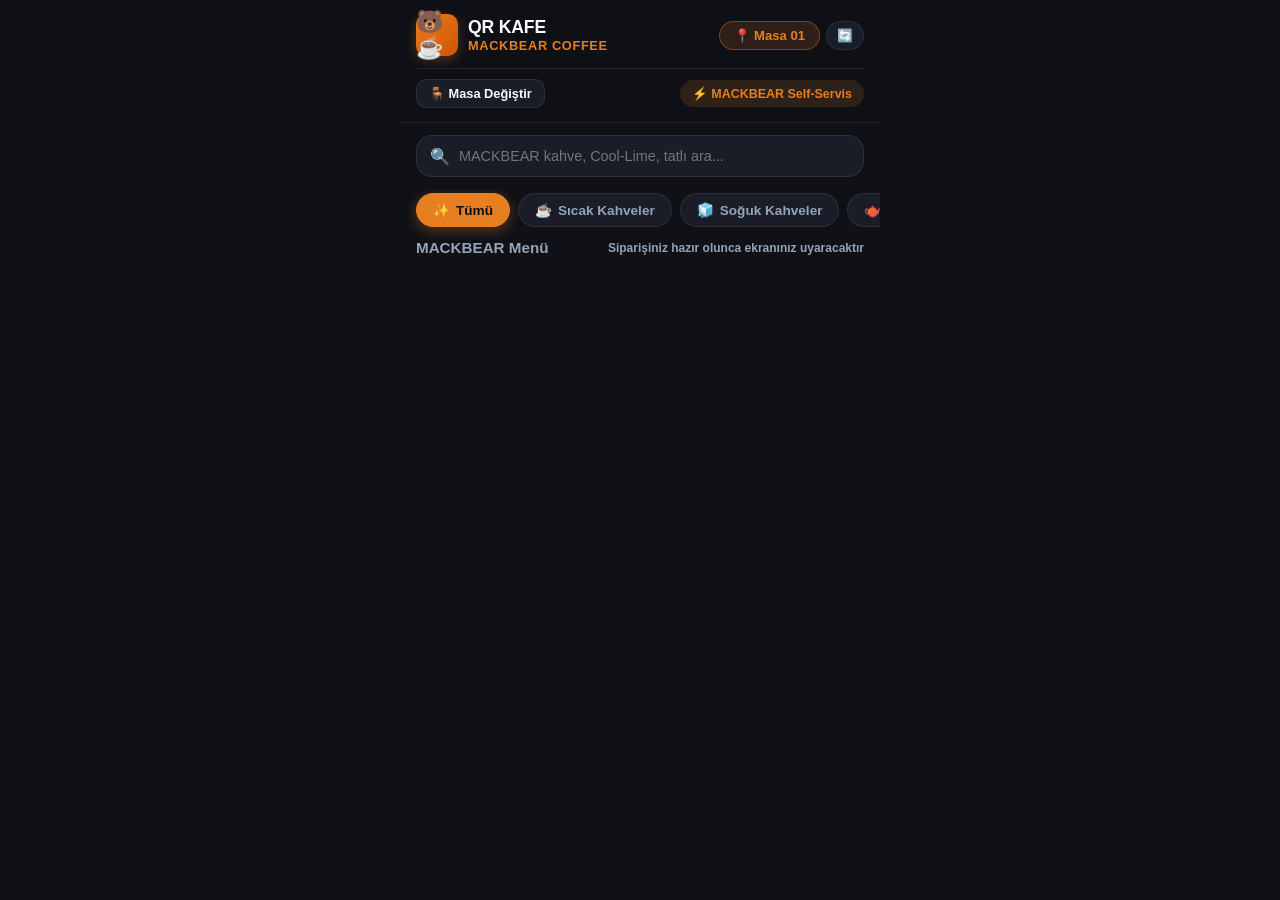
==== index.html @ 558f796e "Add files via upload" ====
<!DOCTYPE html>
<html lang="tr">
<head>
  <meta charset="UTF-8" />
  <meta name="viewport" content="width=device-width, initial-scale=1.0, maximum-scale=1.0, user-scalable=no" />
  <title>QR KAFE - MACKBEAR COFFEE</title>
  <meta name="description" content="MACKBEAR COFFEE - Masadan QR kod ile kolayca menüyü inceleyin, sipariş verin ve siparişiniz hazır olduğunda bardan teslim alın." />
  <link rel="stylesheet" href="style.css" />
</head>
<body>

  <div class="app-container">
    <!-- Header -->
    <header class="glass-header">
      <div class="top-nav">
        <div class="brand-badge">
          <div class="brand-icon">🐻☕</div>
          <div class="brand-title">
            <h1 style="letter-spacing: -0.01em;">QR KAFE</h1>
            <p style="font-weight: 800; color: var(--primary); letter-spacing: 0.05em; font-size: 0.8rem; text-transform: uppercase;">MACKBEAR COFFEE</p>
          </div>
        </div>
        <div style="display: flex; gap: 6px; align-items: center;">
          <div class="table-pill" id="tablePill">📍 Masa 01</div>
          <button id="refreshMenuBtn" title="Menüyü Güncelle" style="background: var(--bg-surface); border: 1px solid var(--border-subtle); padding: 6px 10px; border-radius: var(--radius-full); font-size: 0.8rem; cursor: pointer; color: var(--text-main);">
            🔄
          </button>
        </div>
      </div>

      <!-- Self-Servis Bilgi Barı -->
      <div class="table-bar">
        <button class="select-table-btn" id="selectTableBtn">
          <span>🪑 Masa Değiştir</span>
        </button>
        <div style="font-size: 0.78rem; color: var(--primary); font-weight: 700; display: flex; align-items: center; gap: 4px; background: var(--primary-light); padding: 6px 12px; border-radius: var(--radius-full);">
          <span>⚡ MACKBEAR Self-Servis</span>
        </div>
      </div>
    </header>

    <!-- CANLI SİPARİŞ DURUM İLERLEME ÇUBUĞU (STEPPER PROGRESS BAR) -->
    <div id="liveOrderTrackerSection" style="display: none;">
      <div class="live-tracker-card">
        <div style="display: flex; justify-content: space-between; align-items: center; margin-bottom: 4px;">
          <div style="font-size: 0.85rem; font-weight: 800; color: var(--primary); display: flex; align-items: center; gap: 6px;">
            <span>⚡ CANLI SİPARİŞ TAKİBİ</span>
            <span id="trackerOrderId" style="color: var(--text-muted); font-size: 0.78rem;">(#ORD-0000)</span>
          </div>
          <div id="trackerStatusBadge" style="font-size: 0.75rem; font-weight: 700; background: var(--primary-light); color: var(--primary); padding: 4px 10px; border-radius: var(--radius-full);">
            Sipariş İletildi
          </div>
        </div>

        <div style="font-size: 0.8rem; color: var(--text-muted); margin-bottom: 12px;" id="trackerSubText">
          Siparişiniz mutfak ekranına ulaştı.
        </div>

        <!-- 3 Adımlı İlerleme Çubuğu -->
        <div class="stepper-progress">
          <div class="stepper-progress-fill" id="stepperProgressFill" style="width: 0%;"></div>

          <!-- Adım 1: Sipariş Alındı / Görüldü -->
          <div class="step-item active" id="step1">
            <div class="step-circle" id="step1Icon">📋</div>
            <div class="step-label">Sipariş Alındı</div>
          </div>

          <!-- Adım 2: Hazırlanıyor -->
          <div class="step-item" id="step2">
            <div class="step-circle" id="step2Icon">☕</div>
            <div class="step-label">Hazırlanıyor</div>
          </div>

          <!-- Adım 3: Tamamlandı / Bardan Alınız -->
          <div class="step-item" id="step3">
            <div class="step-circle" id="step3Icon">⚡</div>
            <div class="step-label">Hazır! Bardan Al</div>
          </div>
        </div>
      </div>
    </div>

    <!-- Search Box -->
    <div class="search-box">
      <div class="search-input-wrap">
        <span class="search-icon">🔍</span>
        <input type="text" id="searchInput" placeholder="MACKBEAR kahve, Cool-Lime, tatlı ara..." />
      </div>
    </div>

    <!-- Categories Horizontal Scroll -->
    <div class="categories-scroll" id="categoriesList">
      <!-- Dinamik doldurulur -->
    </div>

    <!-- Products Section -->
    <main class="products-section">
      <div class="section-title">
        <span>MACKBEAR Menü</span>
        <span style="font-size: 0.75rem; color: var(--text-muted);">Siparişiniz hazır olunca ekranınız uyaracaktır</span>
      </div>
      
      <div class="products-grid" id="productsGrid">
        <!-- Dinamik ürün kartları -->
      </div>
    </main>

    <!-- Floating Cart Bar -->
    <div class="floating-cart-bar" id="floatingCartBar" style="display: none;">
      <div class="cart-summary">
        <div class="cart-icon-badge">
          🛒
          <span class="cart-count" id="cartBadgeCount">0</span>
        </div>
        <div class="cart-total-text">
          <span class="cart-total-label">Sepet Toplamı</span>
          <span class="cart-total-val" id="cartTotalVal">0 ₺</span>
        </div>
      </div>
      <button class="view-cart-btn" id="viewCartBtn">
        Sepeti Göster ➔
      </button>
    </div>
  </div>

  <!-- FULLSCREEN SELF-SERVİS SİPARİŞ HAZIR FLAŞ UYARISI -->
  <div class="ready-flash-overlay" id="readyFlashOverlay">
    <div class="flash-alert-card">
      <div class="flash-icon-pulse">⚡</div>
      <h1 class="flash-title">SİPARİŞİNİZ HAZIR!</h1>
      <p class="flash-subtitle">Lütfen Siparişinizi MACKBEAR Bardandan / Teslim Noktasından Alınız</p>
      
      <div class="flash-order-info" id="flashOrderInfo">
        <!-- Masa ve Sipariş Numarası -->
      </div>

      <button class="flash-dismiss-btn" id="dismissFlashBtn">
        👍 Siparişi Teslim Aldım
      </button>
    </div>
  </div>

  <!-- MODALS -->

  <!-- 1. Ürün Detay & Özelleştirme Modalı -->
  <div class="modal-overlay" id="productModalOverlay">
    <div class="bottom-sheet">
      <div class="sheet-handle"></div>
      <div class="sheet-header">
        <h3 style="font-size: 1.1rem; color: var(--text-main);">Ürün Detayı ve Tercihler</h3>
        <button class="close-btn">&times;</button>
      </div>
      <div id="productModalBody">
        <!-- Dinamik içerik -->
      </div>
    </div>
  </div>

  <!-- 2. Sepet Modalı -->
  <div class="modal-overlay" id="cartModalOverlay">
    <div class="bottom-sheet">
      <div class="sheet-handle"></div>
      <div class="sheet-header">
        <h3 style="font-size: 1.1rem; color: var(--text-main);">Sipariş Sepetiniz</h3>
        <button class="close-btn">&times;</button>
      </div>
      <div id="cartModalBody">
        <!-- Dinamik sepet ürünleri -->
      </div>
      <button id="submitOrderBtn" class="view-cart-btn" style="width: 100%; justify-content: center; margin-top: 16px; display: none;">
        🚀 Siparişi Onayla ve Gönder
      </button>
    </div>
  </div>

  <!-- 3. Canlı Sipariş Takip Modalı -->
  <div class="modal-overlay" id="statusModalOverlay">
    <div class="bottom-sheet">
      <div class="sheet-handle"></div>
      <div class="sheet-header">
        <h3 style="font-size: 1.1rem; color: var(--text-main);">Siparişinizin Durumu</h3>
        <button class="close-btn">&times;</button>
      </div>
      <div id="statusModalBody">
        <!-- Dinamik sipariş adımları -->
      </div>
    </div>
  </div>

  <!-- 4. Masa Seçim Modalı -->
  <div class="modal-overlay" id="tableModalOverlay">
    <div class="bottom-sheet">
      <div class="sheet-handle"></div>
      <div class="sheet-header">
        <h3 style="font-size: 1.1rem; color: var(--text-main);">Masa Numarası Seçimi</h3>
        <button class="close-btn">&times;</button>
      </div>
      <div id="tableModalBody">
        <!-- Masa listesi -->
      </div>
    </div>
  </div>

  <!-- Toast Bildirim Kabı -->
  <div class="toast-container" id="toastContainer"></div>

  <!-- JS Kütüphaneleri -->
  <script src="data.js"></script>
  <script src="app.js"></script>
</body>
</html>
---- style.css ----
/* QR Kafe - Self-Servis Sipariş ve Yönetim Stilleri (style.css) */

:root {
  --bg-primary: #0f1117;
  --bg-surface: #1a1d27;
  --bg-card: #242838;
  --primary: #e67e22;
  --primary-hover: #d35400;
  --primary-light: rgba(230, 126, 34, 0.15);
  --text-main: #f8fafc;
  --text-muted: #94a3b8;
  --text-dim: #64748b;
  --border-subtle: rgba(255, 255, 255, 0.08);
  --border-active: rgba(230, 126, 34, 0.4);
  --accent-rose: #f43f5e;
  --accent-emerald: #10b981;
  --accent-sky: #38bdf8;
  --radius-sm: 10px;
  --radius-md: 16px;
  --radius-lg: 24px;
  --radius-full: 9999px;
  --shadow-main: 0 12px 32px rgba(0, 0, 0, 0.35);
}

* {
  box-sizing: border-box;
  margin: 0;
  padding: 0;
  font-family: -apple-system, BlinkMacSystemFont, "Segoe UI", Roboto, Helvetica, Arial, sans-serif;
  -webkit-tap-highlight-color: transparent;
}

body {
  background-color: var(--bg-primary);
  color: var(--text-main);
  min-height: 100vh;
  display: flex;
  justify-content: center;
}

.app-container, .admin-container {
  width: 100%;
  max-width: 480px;
  min-height: 100vh;
  display: flex;
  flex-direction: column;
  position: relative;
  padding-bottom: 90px;
  background-color: var(--bg-primary);
}

.admin-container {
  max-width: 1200px;
  padding: 20px;
}

/* GLASS HEADER & NAVBAR */
.glass-header {
  position: sticky;
  top: 0;
  z-index: 100;
  background: rgba(15, 17, 23, 0.85);
  backdrop-filter: blur(16px);
  -webkit-backdrop-filter: blur(16px);
  border-bottom: 1px solid var(--border-subtle);
  padding: 14px 16px;
}

.top-nav {
  display: flex;
  justify-content: space-between;
  align-items: center;
}

.brand-badge {
  display: flex;
  align-items: center;
  gap: 10px;
}

.brand-icon {
  width: 42px;
  height: 42px;
  background: linear-gradient(135deg, var(--primary), var(--primary-hover));
  border-radius: var(--radius-sm);
  display: flex;
  align-items: center;
  justify-content: center;
  font-size: 22px;
  box-shadow: 0 4px 12px rgba(230, 126, 34, 0.3);
}

.brand-title h1 {
  font-size: 1.1rem;
  font-weight: 800;
  color: var(--text-main);
  line-height: 1.2;
}

.brand-title p {
  font-size: 0.72rem;
  color: var(--text-muted);
}

.table-pill {
  background: var(--primary-light);
  border: 1px solid var(--border-active);
  color: var(--primary);
  padding: 6px 14px;
  border-radius: var(--radius-full);
  font-size: 0.82rem;
  font-weight: 700;
  display: flex;
  align-items: center;
  gap: 6px;
}

.table-bar {
  display: flex;
  justify-content: space-between;
  align-items: center;
  margin-top: 12px;
  padding-top: 10px;
  border-top: 1px solid var(--border-subtle);
}

.select-table-btn {
  background: var(--bg-surface);
  border: 1px solid var(--border-subtle);
  color: var(--text-main);
  padding: 6px 12px;
  border-radius: var(--radius-sm);
  font-size: 0.8rem;
  font-weight: 600;
  cursor: pointer;
  display: flex;
  align-items: center;
  gap: 6px;
}

/* SEARCH & CATEGORIES */
.search-box {
  padding: 12px 16px;
}

.search-input-wrap {
  position: relative;
  display: flex;
  align-items: center;
}

.search-input-wrap input {
  width: 100%;
  padding: 12px 16px 12px 42px;
  background: var(--bg-surface);
  border: 1px solid var(--border-subtle);
  border-radius: var(--radius-md);
  color: var(--text-main);
  font-size: 0.9rem;
  outline: none;
  transition: all 0.2s ease;
}

.search-input-wrap input:focus {
  border-color: var(--primary);
  box-shadow: 0 0 0 3px var(--primary-light);
}

.search-icon {
  position: absolute;
  left: 14px;
  color: var(--text-muted);
}

.categories-scroll {
  display: flex;
  gap: 8px;
  overflow-x: auto;
  padding: 4px 16px 12px 16px;
  scrollbar-width: none;
}

.categories-scroll::-webkit-scrollbar {
  display: none;
}

.category-chip {
  flex: none;
  padding: 8px 16px;
  background: var(--bg-surface);
  border: 1px solid var(--border-subtle);
  border-radius: var(--radius-full);
  color: var(--text-muted);
  font-size: 0.85rem;
  font-weight: 600;
  cursor: pointer;
  display: flex;
  align-items: center;
  gap: 6px;
  transition: all 0.2s ease;
}

.category-chip.active {
  background: var(--primary);
  color: #0f1117;
  border-color: var(--primary);
  font-weight: 700;
  box-shadow: 0 4px 14px rgba(230, 126, 34, 0.35);
}

/* PRODUCTS GRID */
.products-section {
  padding: 0 16px;
}

.section-title {
  font-size: 0.95rem;
  font-weight: 700;
  color: var(--text-muted);
  margin-bottom: 12px;
  display: flex;
  justify-content: space-between;
  align-items: center;
}

.products-grid {
  display: grid;
  grid-template-columns: 1fr;
  gap: 14px;
}

.product-card {
  background: var(--bg-surface);
  border: 1px solid var(--border-subtle);
  border-radius: var(--radius-md);
  padding: 12px;
  display: flex;
  gap: 14px;
  cursor: pointer;
  transition: all 0.2s ease;
  position: relative;
  overflow: hidden;
}

.product-card:active {
  transform: scale(0.98);
}

.product-img {
  width: 95px;
  height: 95px;
  border-radius: var(--radius-sm);
  object-fit: cover;
  flex: none;
}

.product-info {
  display: flex;
  flex-direction: column;
  justify-content: space-between;
  flex: 1;
}

.product-name {
  font-size: 1rem;
  font-weight: 700;
  color: var(--text-main);
  margin-bottom: 4px;
}

.product-desc {
  font-size: 0.78rem;
  color: var(--text-muted);
  display: -webkit-box;
  -webkit-line-clamp: 2;
  -webkit-box-orient: vertical;
  overflow: hidden;
  line-height: 1.35;
}

.product-bottom {
  display: flex;
  justify-content: space-between;
  align-items: center;
  margin-top: 8px;
}

.product-price {
  font-size: 1.05rem;
  font-weight: 800;
  color: var(--primary);
}

.add-btn {
  width: 32px;
  height: 32px;
  background: var(--primary-light);
  border: 1px solid var(--border-active);
  color: var(--primary);
  border-radius: var(--radius-sm);
  display: flex;
  align-items: center;
  justify-content: center;
  font-size: 1.2rem;
  font-weight: 700;
}

.badge-row {
  display: flex;
  gap: 6px;
  margin-top: 4px;
}

.badge-pill {
  font-size: 0.68rem;
  padding: 2px 6px;
  border-radius: var(--radius-sm);
  background: rgba(255, 255, 255, 0.06);
  color: var(--text-muted);
}

/* FLOATING CART BAR */
.floating-cart-bar {
  position: fixed;
  bottom: 16px;
  left: 50%;
  transform: translateX(-50%);
  width: calc(100% - 32px);
  max-width: 448px;
  background: rgba(36, 40, 56, 0.95);
  backdrop-filter: blur(12px);
  -webkit-backdrop-filter: blur(12px);
  border: 1px solid var(--border-active);
  border-radius: var(--radius-lg);
  padding: 10px 14px;
  display: flex;
  justify-content: space-between;
  align-items: center;
  box-shadow: var(--shadow-main);
  z-index: 90;
}

.cart-summary {
  display: flex;
  align-items: center;
  gap: 12px;
}

.cart-icon-badge {
  position: relative;
  font-size: 1.4rem;
}

.cart-count {
  position: absolute;
  top: -6px;
  right: -8px;
  background: var(--accent-rose);
  color: white;
  font-size: 0.7rem;
  font-weight: 800;
  width: 18px;
  height: 18px;
  border-radius: 50%;
  display: flex;
  align-items: center;
  justify-content: center;
}

.cart-total-text {
  display: flex;
  flex-direction: column;
}

.cart-total-label {
  font-size: 0.7rem;
  color: var(--text-muted);
}

.cart-total-val {
  font-size: 1.05rem;
  font-weight: 800;
  color: var(--primary);
}

.view-cart-btn {
  background: linear-gradient(135deg, var(--primary), var(--primary-hover));
  color: #0f1117;
  font-weight: 800;
  font-size: 0.9rem;
  padding: 10px 18px;
  border-radius: var(--radius-md);
  border: none;
  cursor: pointer;
  display: flex;
  align-items: center;
  gap: 6px;

}

/* CANLI SİPARİŞ İLERLEME ÇUBUĞU KARTİ (STEPPER PROGRESS BAR) */
.live-tracker-card {
  margin: 12px 16px;
  background: var(--bg-surface);
  border: 1px solid var(--border-active);
  border-radius: var(--radius-md);
  padding: 16px;
  box-shadow: var(--shadow-main);
  animation: slideDown 0.3s ease;
}

@keyframes slideDown {
  from { opacity: 0; transform: translateY(-10px); }
  to { opacity: 1; transform: translateY(0); }
}

.stepper-progress {
  display: flex;
  justify-content: space-between;
  align-items: center;
  position: relative;
  margin: 20px 10px 10px 10px;
}

.stepper-progress::before {
  content: '';
  position: absolute;
  top: 18px;
  left: 20px;
  right: 20px;
  height: 4px;
  background: var(--border-subtle);
  z-index: 1;
}

.stepper-progress-fill {
  position: absolute;
  top: 18px;
  left: 20px;
  height: 4px;
  background: linear-gradient(90deg, var(--accent-emerald), var(--primary));
  z-index: 1;
  transition: width 0.4s ease;
}

.step-item {
  position: relative;
  z-index: 2;
  display: flex;
  flex-direction: column;
  align-items: center;
  gap: 6px;
}

.step-circle {
  width: 38px;
  height: 38px;
  border-radius: 50%;
  background: var(--bg-card);
  border: 2px solid var(--border-subtle);
  display: flex;
  align-items: center;
  justify-content: center;
  font-size: 1.1rem;
  color: var(--text-muted);
  transition: all 0.3s ease;
}

.step-item.active .step-circle {
  background: var(--primary);
  border-color: var(--primary);
  color: #0f1117;
  box-shadow: 0 0 16px rgba(230, 126, 34, 0.6);
  animation: pulseGlow 1.5s infinite;
}

@keyframes pulseGlow {
  0% { box-shadow: 0 0 0 0 rgba(230, 126, 34, 0.6); }
  70% { box-shadow: 0 0 0 10px rgba(230, 126, 34, 0); }
  100% { box-shadow: 0 0 0 0 rgba(230, 126, 34, 0); }
}

.step-item.completed .step-circle {
  background: var(--accent-emerald);
  border-color: var(--accent-emerald);
  color: white;
}

.step-label {
  font-size: 0.75rem;
  font-weight: 700;
  color: var(--text-muted);
  text-align: center;
  max-width: 90px;
}

.step-item.active .step-label {
  color: var(--primary);
}

.step-item.completed .step-label {
  color: var(--accent-emerald);
}

/* FULLSCREEN FLAŞ UYARISI */
.ready-flash-overlay {
  position: fixed;
  top: 0;
  left: 0;
  right: 0;
  bottom: 0;
  background: #000;
  z-index: 9999;
  display: none;
  flex-direction: column;
  justify-content: center;
  align-items: center;
  padding: 24px;
}

.ready-flash-overlay.active {
  display: flex;
  animation: bgFlashAlert 0.8s infinite alternate;
}

@keyframes bgFlashAlert {
  0% { background: #0f1117; }
  100% { background: #7c2d12; }
}

.flash-alert-card {
  text-align: center;
  background: rgba(0, 0, 0, 0.85);
  border: 3px solid var(--primary);
  border-radius: var(--radius-lg);
  padding: 32px 24px;
  box-shadow: 0 0 50px rgba(230, 126, 34, 0.8);
  max-width: 360px;
}

.flash-icon-pulse {
  font-size: 4.5rem;
  animation: pulseIcon 0.6s infinite alternate;
}

@keyframes pulseIcon {
  0% { transform: scale(1); }
  100% { transform: scale(1.2); }
}

.flash-title {
  font-size: 1.8rem;
  font-weight: 900;
  color: #fff;
  margin: 12px 0 6px 0;
}

.flash-subtitle {
  font-size: 0.95rem;
  color: var(--primary);
  font-weight: 700;
  margin-bottom: 20px;
}

.flash-dismiss-btn {
  background: var(--accent-emerald);
  color: white;
  font-size: 1.1rem;
  font-weight: 800;
  padding: 14px 28px;
  border-radius: var(--radius-md);
  border: none;
  cursor: pointer;
  box-shadow: 0 4px 20px rgba(16, 185, 129, 0.4);
  width: 100%;
}

/* MODALS */
.modal-overlay {
  position: fixed;
  top: 0;
  left: 0;
  right: 0;
  bottom: 0;
  background: rgba(0, 0, 0, 0.7);
  backdrop-filter: blur(8px);
  -webkit-backdrop-filter: blur(8px);
  z-index: 150;
  display: none;
  align-items: flex-end;
}

.modal-overlay.active {
  display: flex;
}

.bottom-sheet {
  background: var(--bg-surface);
  border-top-left-radius: var(--radius-lg);
  border-top-right-radius: var(--radius-lg);
  width: 100%;
  max-height: 85vh;
  overflow-y: auto;
  padding: 20px;
  border-top: 1px solid var(--border-subtle);
  animation: slideUp 0.25s cubic-bezier(0.16, 1, 0.3, 1);
}

@keyframes slideUp {
  from { transform: translateY(100%); }
  to { transform: translateY(0); }
}

.sheet-handle {
  width: 40px;
  height: 4px;
  background: var(--border-subtle);
  border-radius: 2px;
  margin: 0 auto 16px auto;
}

.sheet-header {
  display: flex;
  justify-content: space-between;
  align-items: center;
  margin-bottom: 16px;
}

.close-btn {
  background: none;
  border: none;
  color: var(--text-muted);
  font-size: 1.5rem;
  cursor: pointer;
}

.detail-img {
  width: 100%;
  height: 200px;
  object-fit: cover;
  border-radius: var(--radius-md);
  margin-bottom: 16px;
}

.option-group {
  margin-bottom: 16px;
}

.option-group-title {
  font-size: 0.85rem;
  font-weight: 700;
  color: var(--text-muted);
  margin-bottom: 8px;
}

.option-choices {
  display: flex;
  flex-direction: column;
  gap: 8px;
}

.choice-label {
  display: flex;
  justify-content: space-between;
  align-items: center;
  padding: 10px 14px;
  background: var(--bg-card);
  border: 1px solid var(--border-subtle);
  border-radius: var(--radius-sm);
  font-size: 0.85rem;
  cursor: pointer;
}

.choice-label.selected {
  border-color: var(--primary);
  background: var(--primary-light);
  color: var(--primary);
  font-weight: 700;
}

.note-input {
  width: 100%;
  padding: 10px 14px;
  background: var(--bg-card);
  border: 1px solid var(--border-subtle);
  border-radius: var(--radius-sm);
  color: var(--text-main);
  font-size: 0.85rem;
  resize: none;
}

.qty-counter {
  display: flex;
  align-items: center;
  gap: 12px;
  background: var(--bg-card);
  padding: 6px 12px;
  border-radius: var(--radius-sm);
  border: 1px solid var(--border-subtle);
}

.qty-btn {
  background: none;
  border: none;
  color: var(--text-main);
  font-size: 1.2rem;
  cursor: pointer;
  width: 24px;
}

.qty-val {
  font-weight: 800;
  font-size: 1rem;
}

/* KITCHEN DISPLAY SYSTEM (KDS) - ADMIN */
.admin-header {
  display: flex;
  justify-content: space-between;
  align-items: center;
  margin-bottom: 20px;
  border-bottom: 1px solid var(--border-subtle);
  padding-bottom: 16px;
}

.admin-nav-tabs {
  display: flex;
  gap: 10px;
  margin-bottom: 20px;
  border-bottom: 1px solid var(--border-subtle);
  padding-bottom: 12px;
}

.admin-tab {
  padding: 10px 20px;
  background: var(--bg-surface);
  border: 1px solid var(--border-subtle);
  color: var(--text-muted);
  border-radius: var(--radius-sm);
  font-weight: 700;
  cursor: pointer;
}

.admin-tab.active {
  background: var(--primary);
  color: #0f1117;
  border-color: var(--primary);
}

.kds-grid {
  display: grid;
  grid-template-columns: repeat(auto-fill, minmax(300px, 1fr));
  gap: 16px;
}

.order-ticket {
  background: var(--bg-surface);
  border: 1px solid var(--border-subtle);
  border-radius: var(--radius-md);
  overflow: hidden;
  display: flex;
  flex-direction: column;
}

.order-ticket.new-order {
  border-color: var(--accent-rose);
  animation: pulseBorder 1.5s infinite;
}

@keyframes pulseBorder {
  0% { box-shadow: 0 0 0 0 rgba(244, 63, 94, 0.4); }
  70% { box-shadow: 0 0 0 8px rgba(244, 63, 94, 0); }
  100% { box-shadow: 0 0 0 0 rgba(244, 63, 94, 0); }
}

.ticket-header {
  background: var(--bg-card);
  padding: 12px 16px;
  display: flex;
  justify-content: space-between;
  align-items: center;
  border-bottom: 1px solid var(--border-subtle);
}

.ticket-table {
  font-size: 1.2rem;
  font-weight: 900;
  color: var(--primary);
}

.ticket-time {
  font-size: 0.75rem;
  color: var(--text-muted);
}

.ticket-body {
  padding: 16px;
  flex: 1;
}

.ticket-item {
  display: flex;
  justify-content: space-between;
  margin-bottom: 8px;
  font-size: 0.9rem;
}

.ticket-item-qty {
  font-weight: 800;
  color: var(--primary);
  margin-right: 6px;
}

.ticket-item-options {
  font-size: 0.75rem;
  color: var(--text-muted);
  margin-left: 20px;
}

.ticket-footer {
  padding: 12px 16px;
  background: var(--bg-card);
  border-top: 1px solid var(--border-subtle);
  display: flex;
  gap: 8px;
}

.action-btn {
  flex: 1;
  padding: 10px;
  border-radius: var(--radius-sm);
  border: none;
  font-weight: 800;
  cursor: pointer;
  font-size: 0.85rem;
  text-align: center;
}

.btn-prepare { background: var(--accent-sky); color: #000; }
.btn-ready-call { background: var(--accent-rose); color: #fff; animation: pulseGlowBtn 1s infinite alternate; }
.btn-complete { background: var(--accent-emerald); color: #fff; }

@keyframes pulseGlowBtn {
  0% { transform: scale(1); }
  100% { transform: scale(1.03); }
}

.glass-card {
  background: var(--bg-surface);
  border: 1px solid var(--border-subtle);
  border-radius: var(--radius-md);
}

.qr-print-grid {
  display: grid;
  grid-template-columns: repeat(auto-fill, minmax(220px, 1fr));
  gap: 20px;
}

.qr-card-preview {
  background: white;
  color: #111;
  border-radius: 16px;
  padding: 20px;
  text-align: center;
  box-shadow: 0 4px 12px rgba(0, 0, 0, 0.15);
}

.toast-container {
  position: fixed;
  top: 20px;
  left: 50%;
  transform: translateX(-50%);
  z-index: 999;
  display: flex;
  flex-direction: column;
  gap: 8px;
  width: max-content;
  max-width: 90vw;
}

.toast {
  background: rgba(30, 41, 59, 0.95);
  backdrop-filter: blur(8px);
  border: 1px solid var(--primary-light);
  color: white;
  padding: 10px 16px;
  border-radius: var(--radius-full);
  font-size: 0.85rem;
  font-weight: 600;
  box-shadow: 0 4px 12px rgba(0,0,0,0.3);
  display: flex;
  align-items: center;
  gap: 8px;
  animation: fadeIn 0.2s ease;
}

@keyframes fadeIn {
  from { opacity: 0; transform: translateY(-10px); }
  to { opacity: 1; transform: translateY(0); }
}

@media print {
  .no-print, .admin-header, .admin-nav-tabs, #notificationsList {
    display: none !important;
  }
  body {
    background: white !important;
    color: black !important;
  }
  .qr-card-preview {
    page-break-inside: avoid;
    border: 2px solid #000;
    box-shadow: none !important;
  }
}
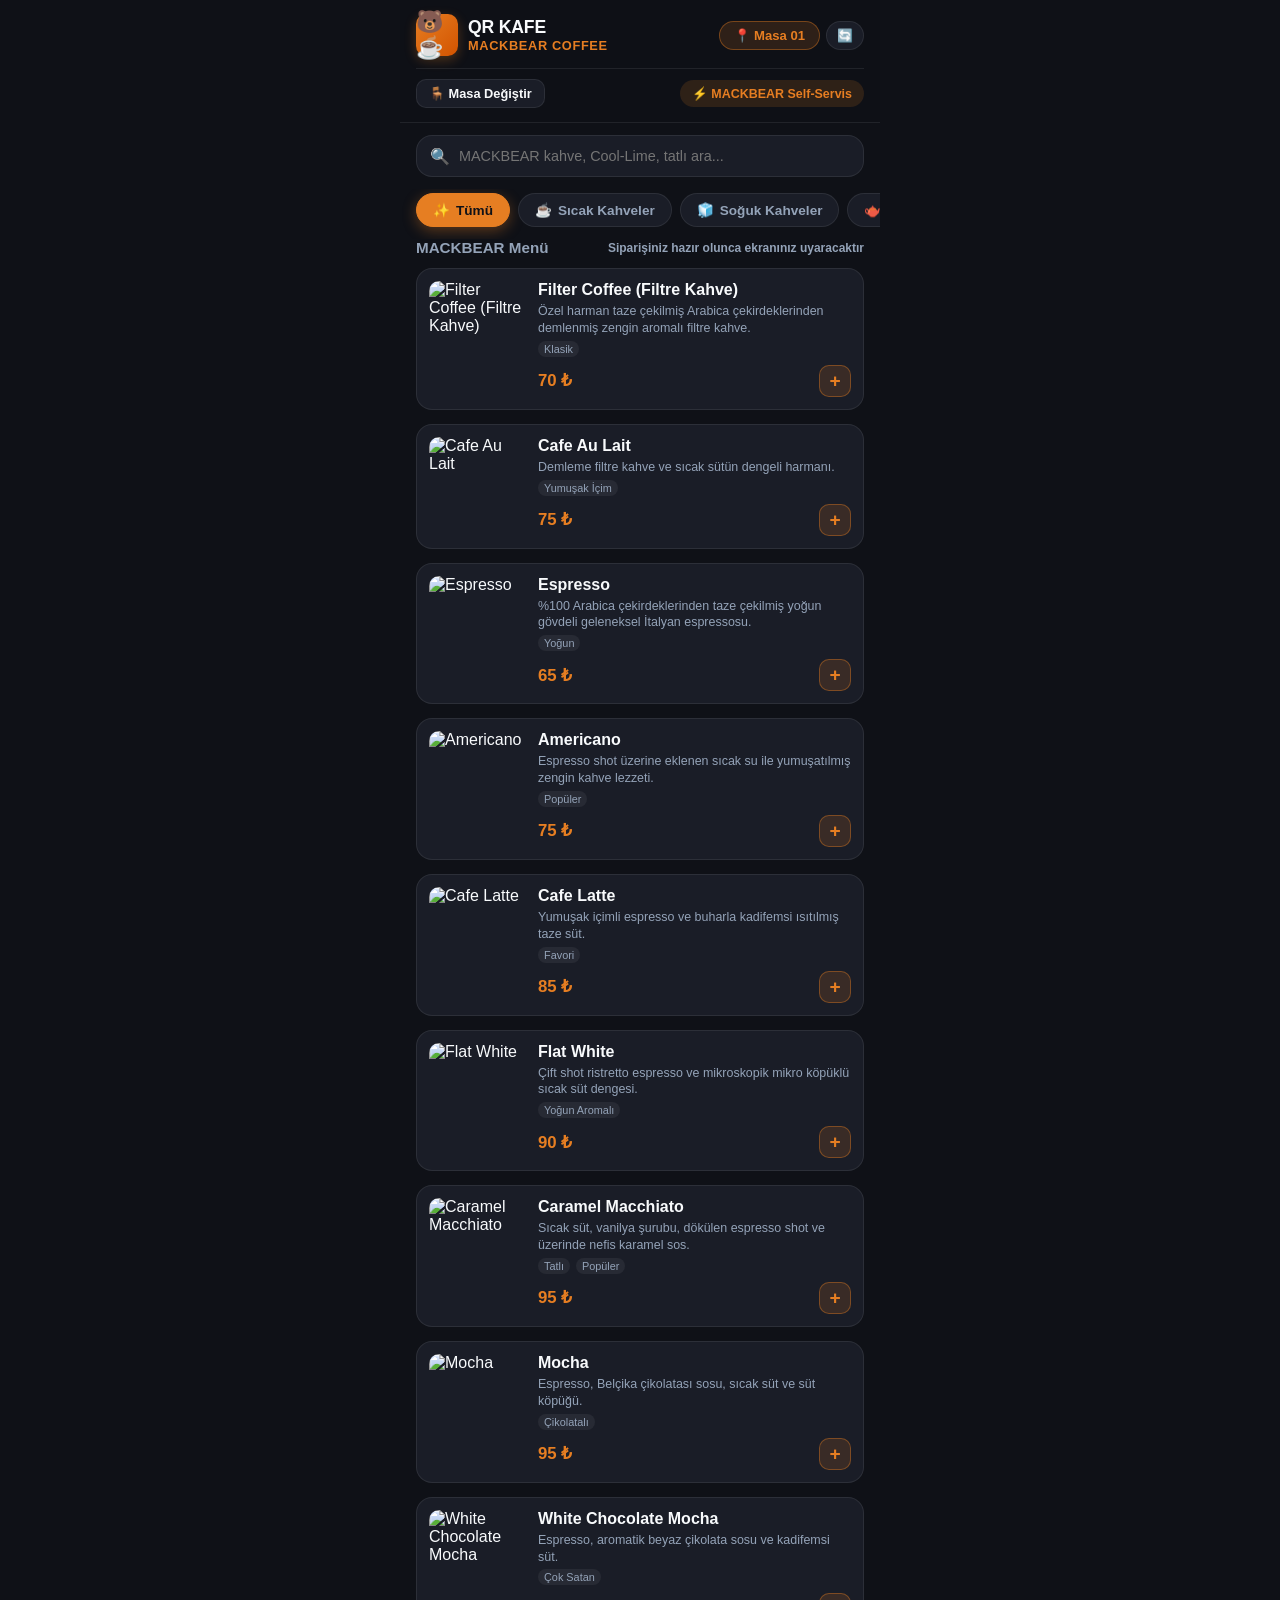
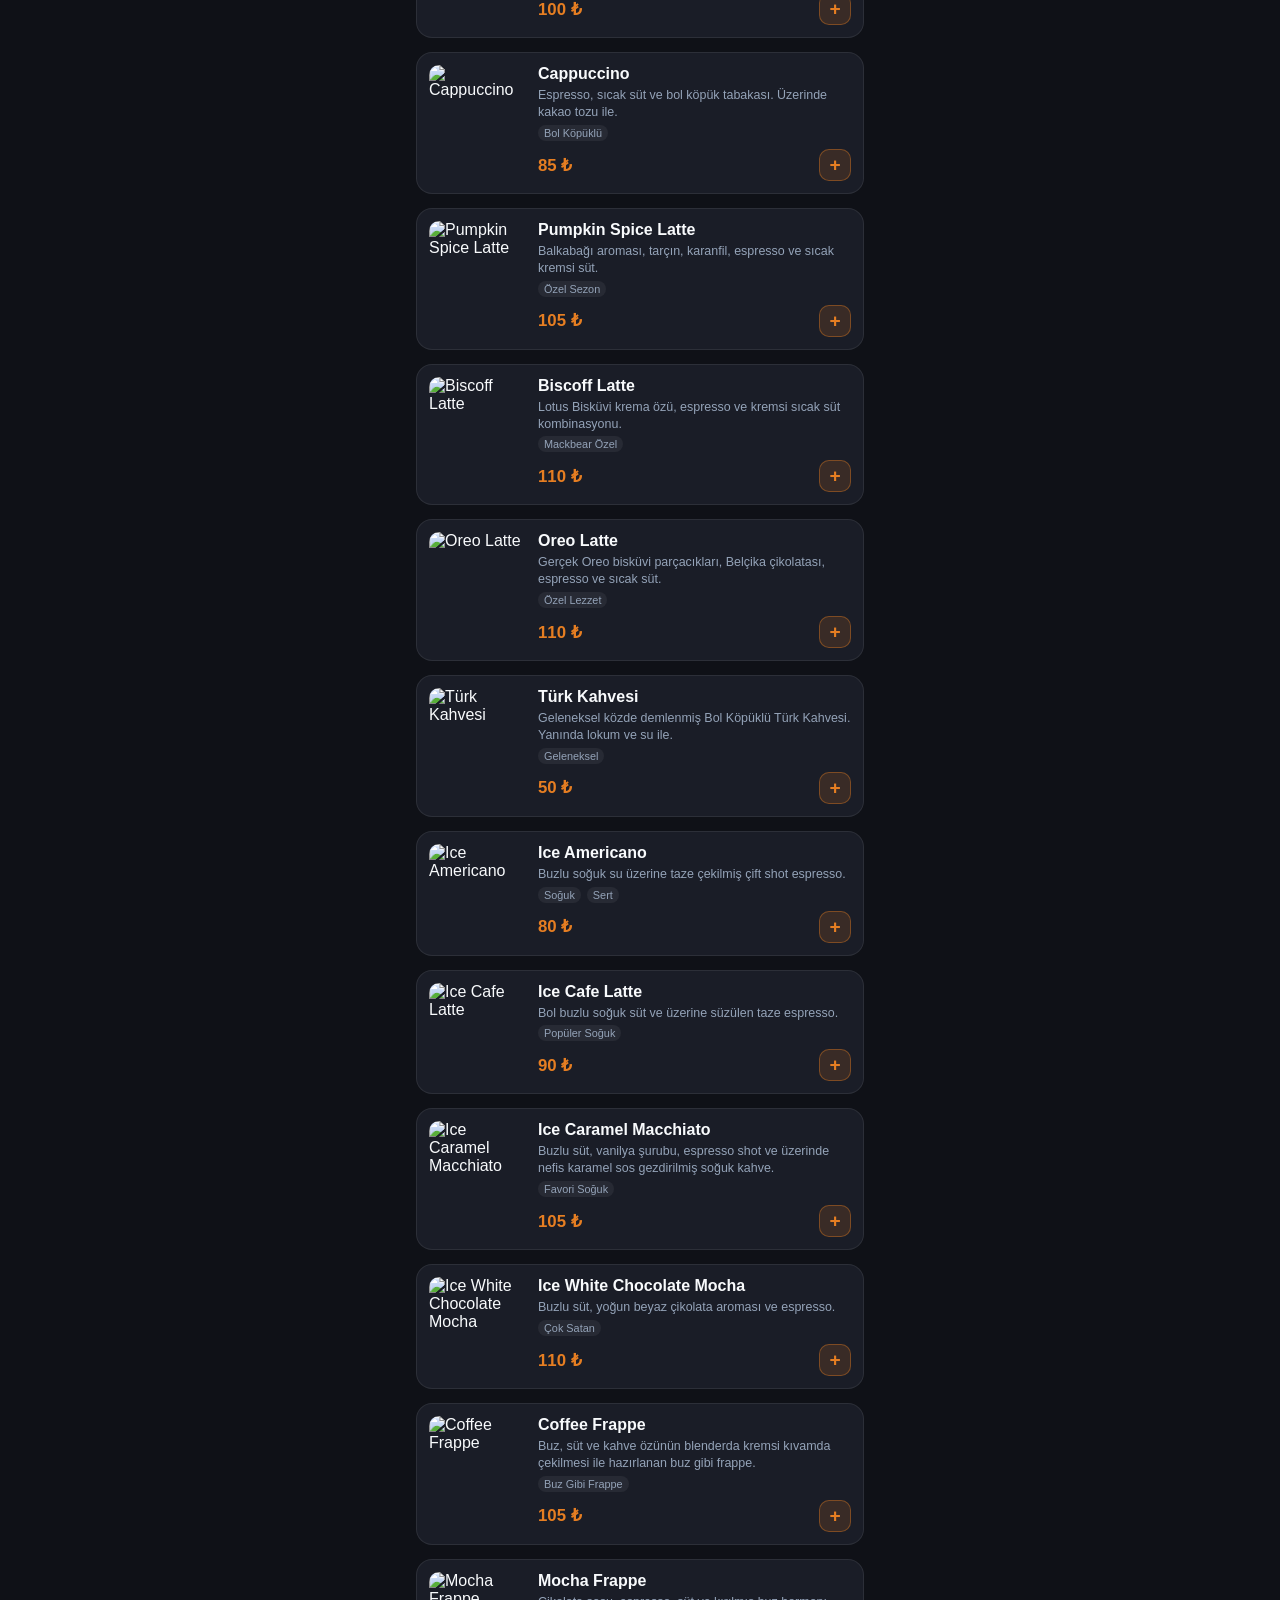
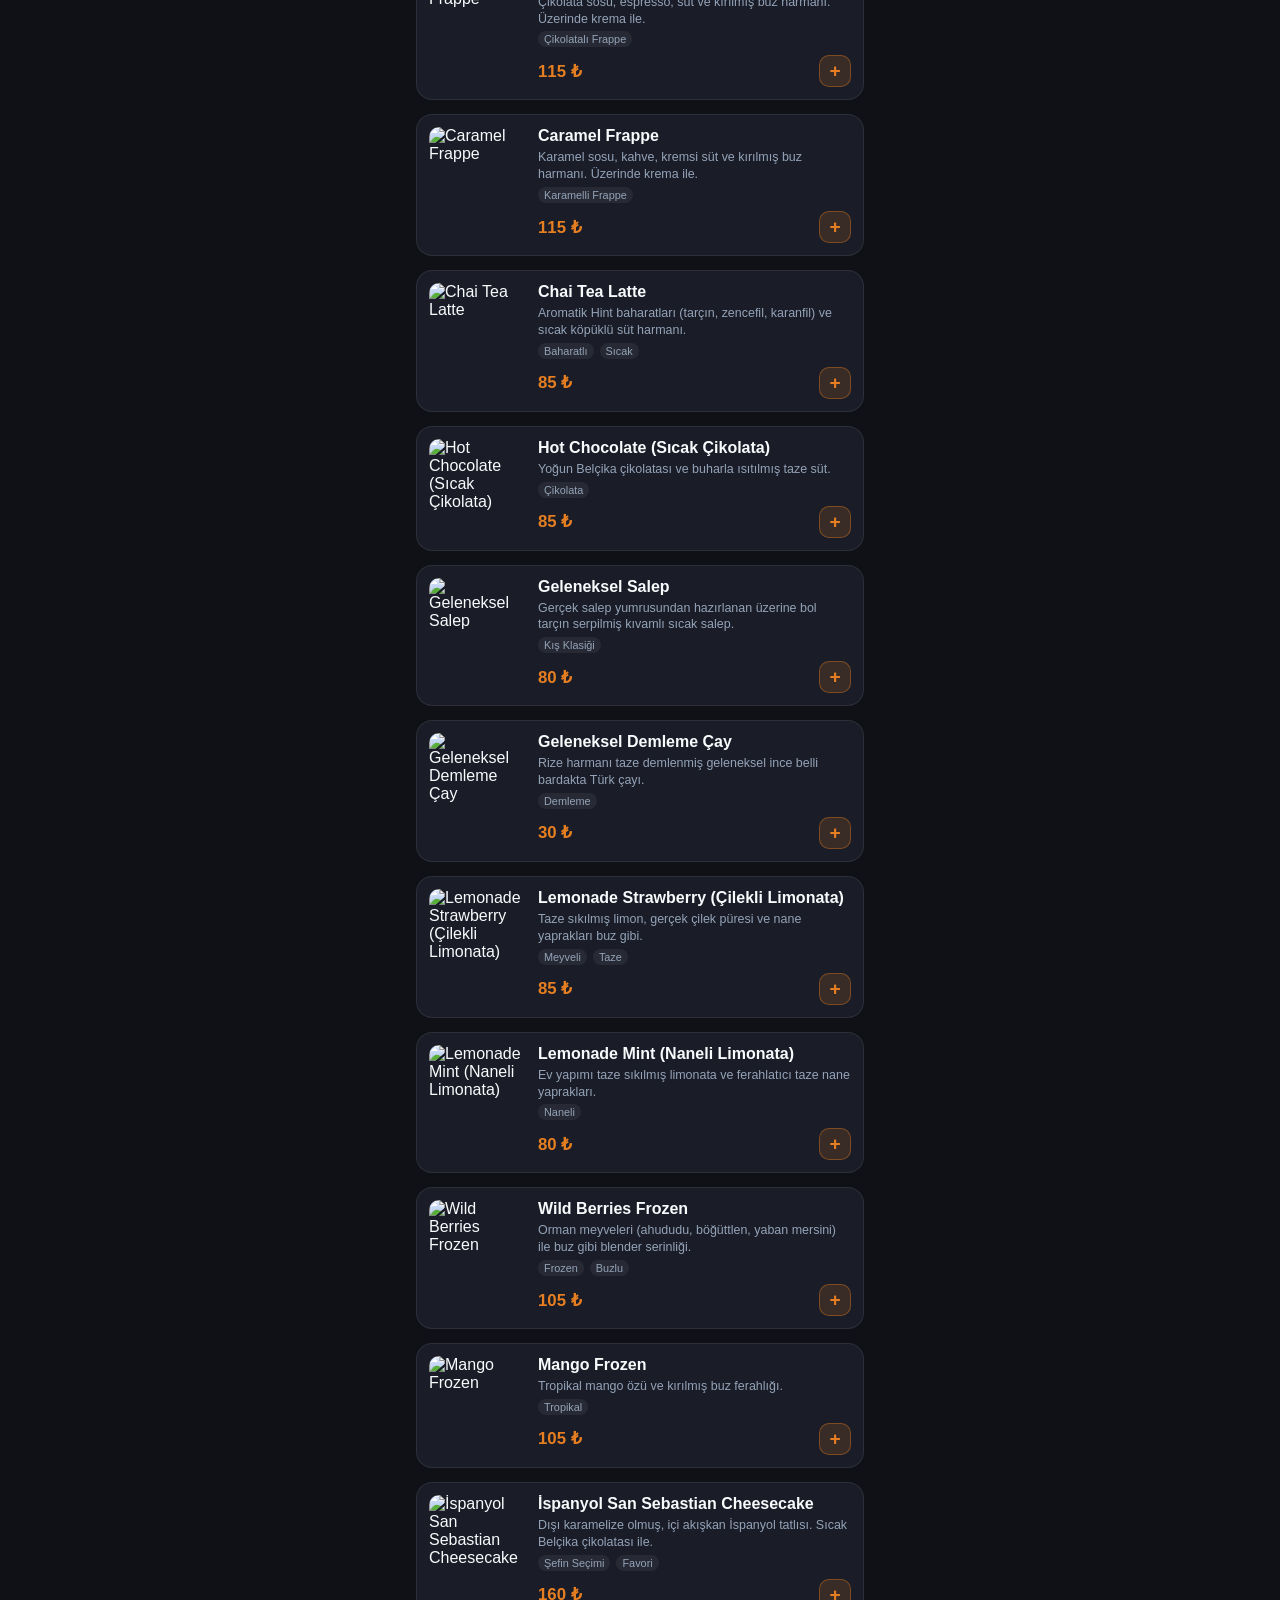
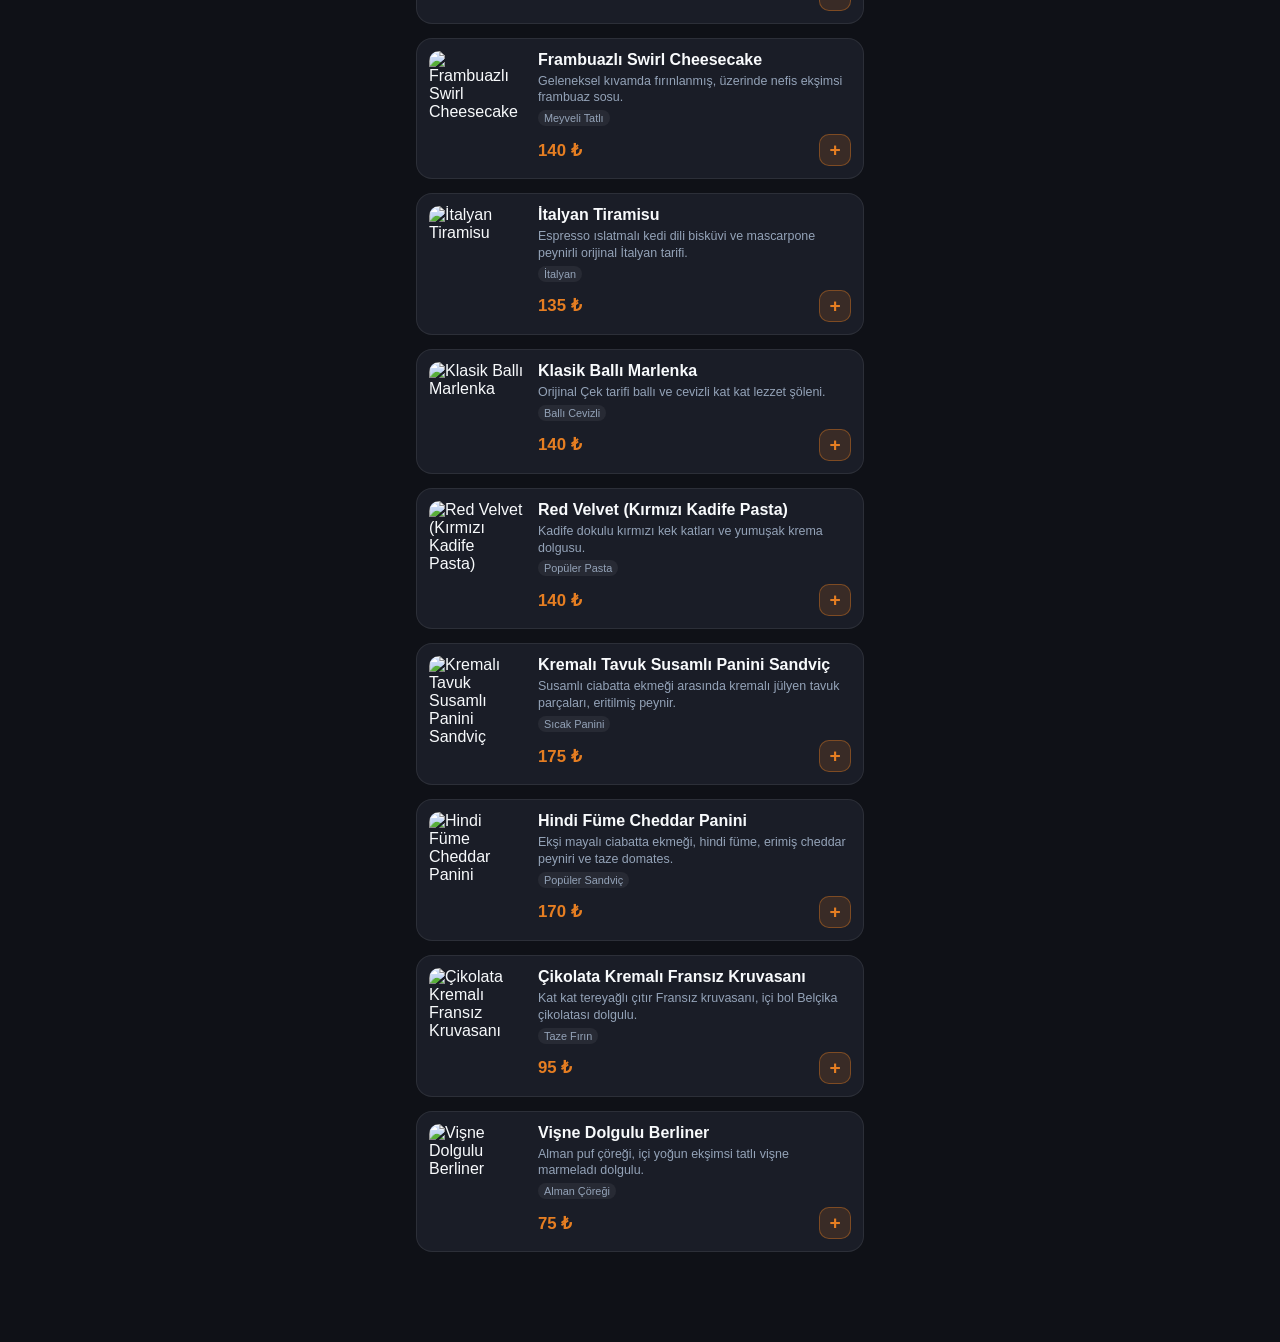
==== commit 5c48588c: "Add files via upload" ====
--- a/index.html
+++ b/index.html
@@ -1,12 +1,15 @@
 <!DOCTYPE html>
 <html lang="tr">
+
 <head>
   <meta charset="UTF-8" />
   <meta name="viewport" content="width=device-width, initial-scale=1.0, maximum-scale=1.0, user-scalable=no" />
   <title>QR KAFE - MACKBEAR COFFEE</title>
-  <meta name="description" content="MACKBEAR COFFEE - Masadan QR kod ile kolayca menüyü inceleyin, sipariş verin ve siparişiniz hazır olduğunda bardan teslim alın." />
-  <link rel="stylesheet" href="style.css" />
+  <meta name="description"
+    content="MACKBEAR COFFEE - Masadan QR kod ile kolayca menüyü inceleyin, sipariş verin ve siparişiniz hazır olduğunda bardan teslim alın." />
+  <link rel="stylesheet" href="style.css?v2" />
 </head>
+
 <body>
 
   <div class="app-container">
@@ -17,12 +20,15 @@
           <div class="brand-icon">🐻☕</div>
           <div class="brand-title">
             <h1 style="letter-spacing: -0.01em;">QR KAFE</h1>
-            <p style="font-weight: 800; color: var(--primary); letter-spacing: 0.05em; font-size: 0.8rem; text-transform: uppercase;">MACKBEAR COFFEE</p>
+            <p
+              style="font-weight: 800; color: var(--primary); letter-spacing: 0.05em; font-size: 0.8rem; text-transform: uppercase;">
+              MACKBEAR COFFEE</p>
           </div>
         </div>
         <div style="display: flex; gap: 6px; align-items: center;">
           <div class="table-pill" id="tablePill">📍 Masa 01</div>
-          <button id="refreshMenuBtn" title="Menüyü Güncelle" style="background: var(--bg-surface); border: 1px solid var(--border-subtle); padding: 6px 10px; border-radius: var(--radius-full); font-size: 0.8rem; cursor: pointer; color: var(--text-main);">
+          <button id="refreshMenuBtn" title="Menüyü Güncelle"
+            style="background: var(--bg-surface); border: 1px solid var(--border-subtle); padding: 6px 10px; border-radius: var(--radius-full); font-size: 0.8rem; cursor: pointer; color: var(--text-main);">
             🔄
           </button>
         </div>
@@ -33,7 +39,8 @@
         <button class="select-table-btn" id="selectTableBtn">
           <span>🪑 Masa Değiştir</span>
         </button>
-        <div style="font-size: 0.78rem; color: var(--primary); font-weight: 700; display: flex; align-items: center; gap: 4px; background: var(--primary-light); padding: 6px 12px; border-radius: var(--radius-full);">
+        <div
+          style="font-size: 0.78rem; color: var(--primary); font-weight: 700; display: flex; align-items: center; gap: 4px; background: var(--primary-light); padding: 6px 12px; border-radius: var(--radius-full);">
           <span>⚡ MACKBEAR Self-Servis</span>
         </div>
       </div>
@@ -43,11 +50,13 @@
     <div id="liveOrderTrackerSection" style="display: none;">
       <div class="live-tracker-card">
         <div style="display: flex; justify-content: space-between; align-items: center; margin-bottom: 4px;">
-          <div style="font-size: 0.85rem; font-weight: 800; color: var(--primary); display: flex; align-items: center; gap: 6px;">
+          <div
+            style="font-size: 0.85rem; font-weight: 800; color: var(--primary); display: flex; align-items: center; gap: 6px;">
             <span>⚡ CANLI SİPARİŞ TAKİBİ</span>
             <span id="trackerOrderId" style="color: var(--text-muted); font-size: 0.78rem;">(#ORD-0000)</span>
           </div>
-          <div id="trackerStatusBadge" style="font-size: 0.75rem; font-weight: 700; background: var(--primary-light); color: var(--primary); padding: 4px 10px; border-radius: var(--radius-full);">
+          <div id="trackerStatusBadge"
+            style="font-size: 0.75rem; font-weight: 700; background: var(--primary-light); color: var(--primary); padding: 4px 10px; border-radius: var(--radius-full);">
             Sipariş İletildi
           </div>
         </div>
@@ -98,9 +107,10 @@
     <main class="products-section">
       <div class="section-title">
         <span>MACKBEAR Menü</span>
-        <span style="font-size: 0.75rem; color: var(--text-muted);">Siparişiniz hazır olunca ekranınız uyaracaktır</span>
-      </div>
-      
+        <span style="font-size: 0.75rem; color: var(--text-muted);">Siparişiniz hazır olunca ekranınız
+          uyaracaktır</span>
+      </div>
+
       <div class="products-grid" id="productsGrid">
         <!-- Dinamik ürün kartları -->
       </div>
@@ -130,7 +140,7 @@
       <div class="flash-icon-pulse">⚡</div>
       <h1 class="flash-title">SİPARİŞİNİZ HAZIR!</h1>
       <p class="flash-subtitle">Lütfen Siparişinizi MACKBEAR Bardandan / Teslim Noktasından Alınız</p>
-      
+
       <div class="flash-order-info" id="flashOrderInfo">
         <!-- Masa ve Sipariş Numarası -->
       </div>
@@ -168,7 +178,8 @@
       <div id="cartModalBody">
         <!-- Dinamik sepet ürünleri -->
       </div>
-      <button id="submitOrderBtn" class="view-cart-btn" style="width: 100%; justify-content: center; margin-top: 16px; display: none;">
+      <button id="submitOrderBtn" class="view-cart-btn"
+        style="width: 100%; justify-content: center; margin-top: 16px; display: none;">
         🚀 Siparişi Onayla ve Gönder
       </button>
     </div>
@@ -206,7 +217,8 @@
   <div class="toast-container" id="toastContainer"></div>
 
   <!-- JS Kütüphaneleri -->
-  <script src="data.js"></script>
-  <script src="app.js"></script>
+  <script src="data.js?v2"></script>
+  <script src="app.js?v2"></script>
 </body>
-</html>
+
+</html>
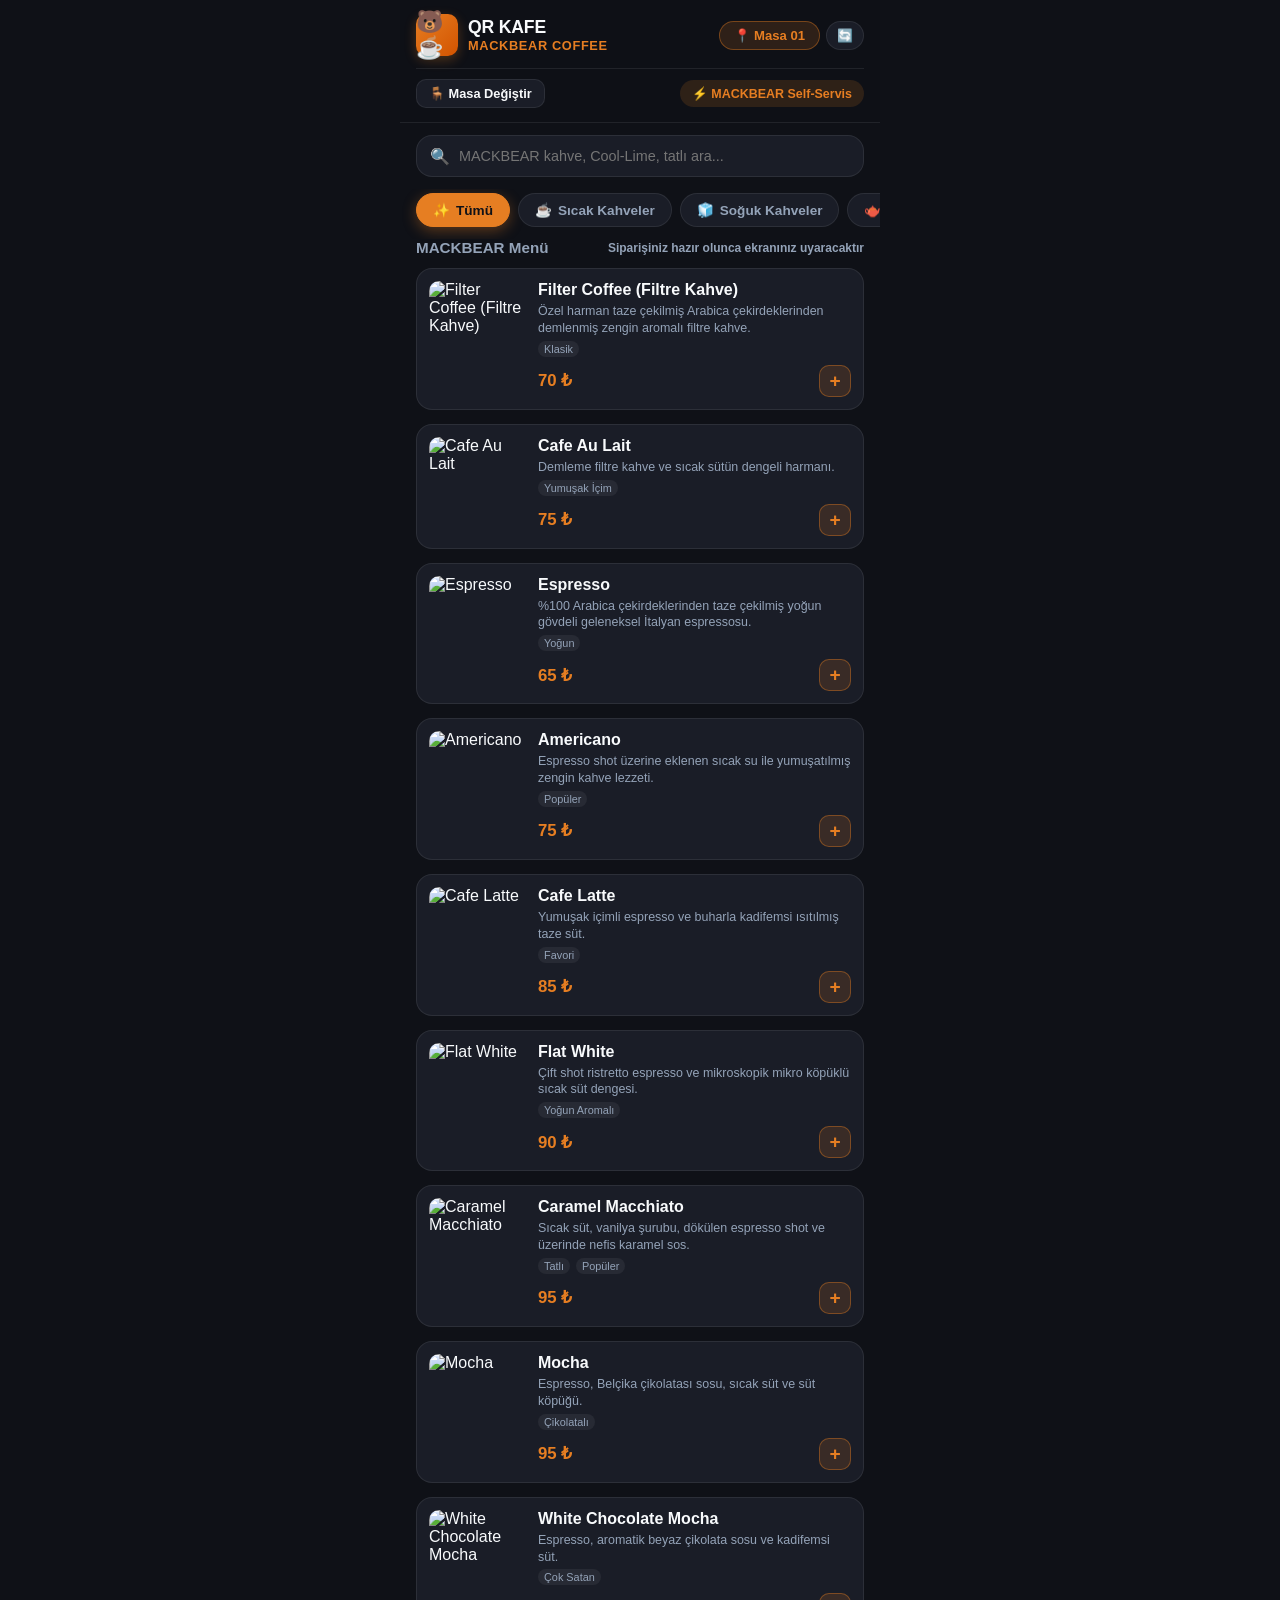
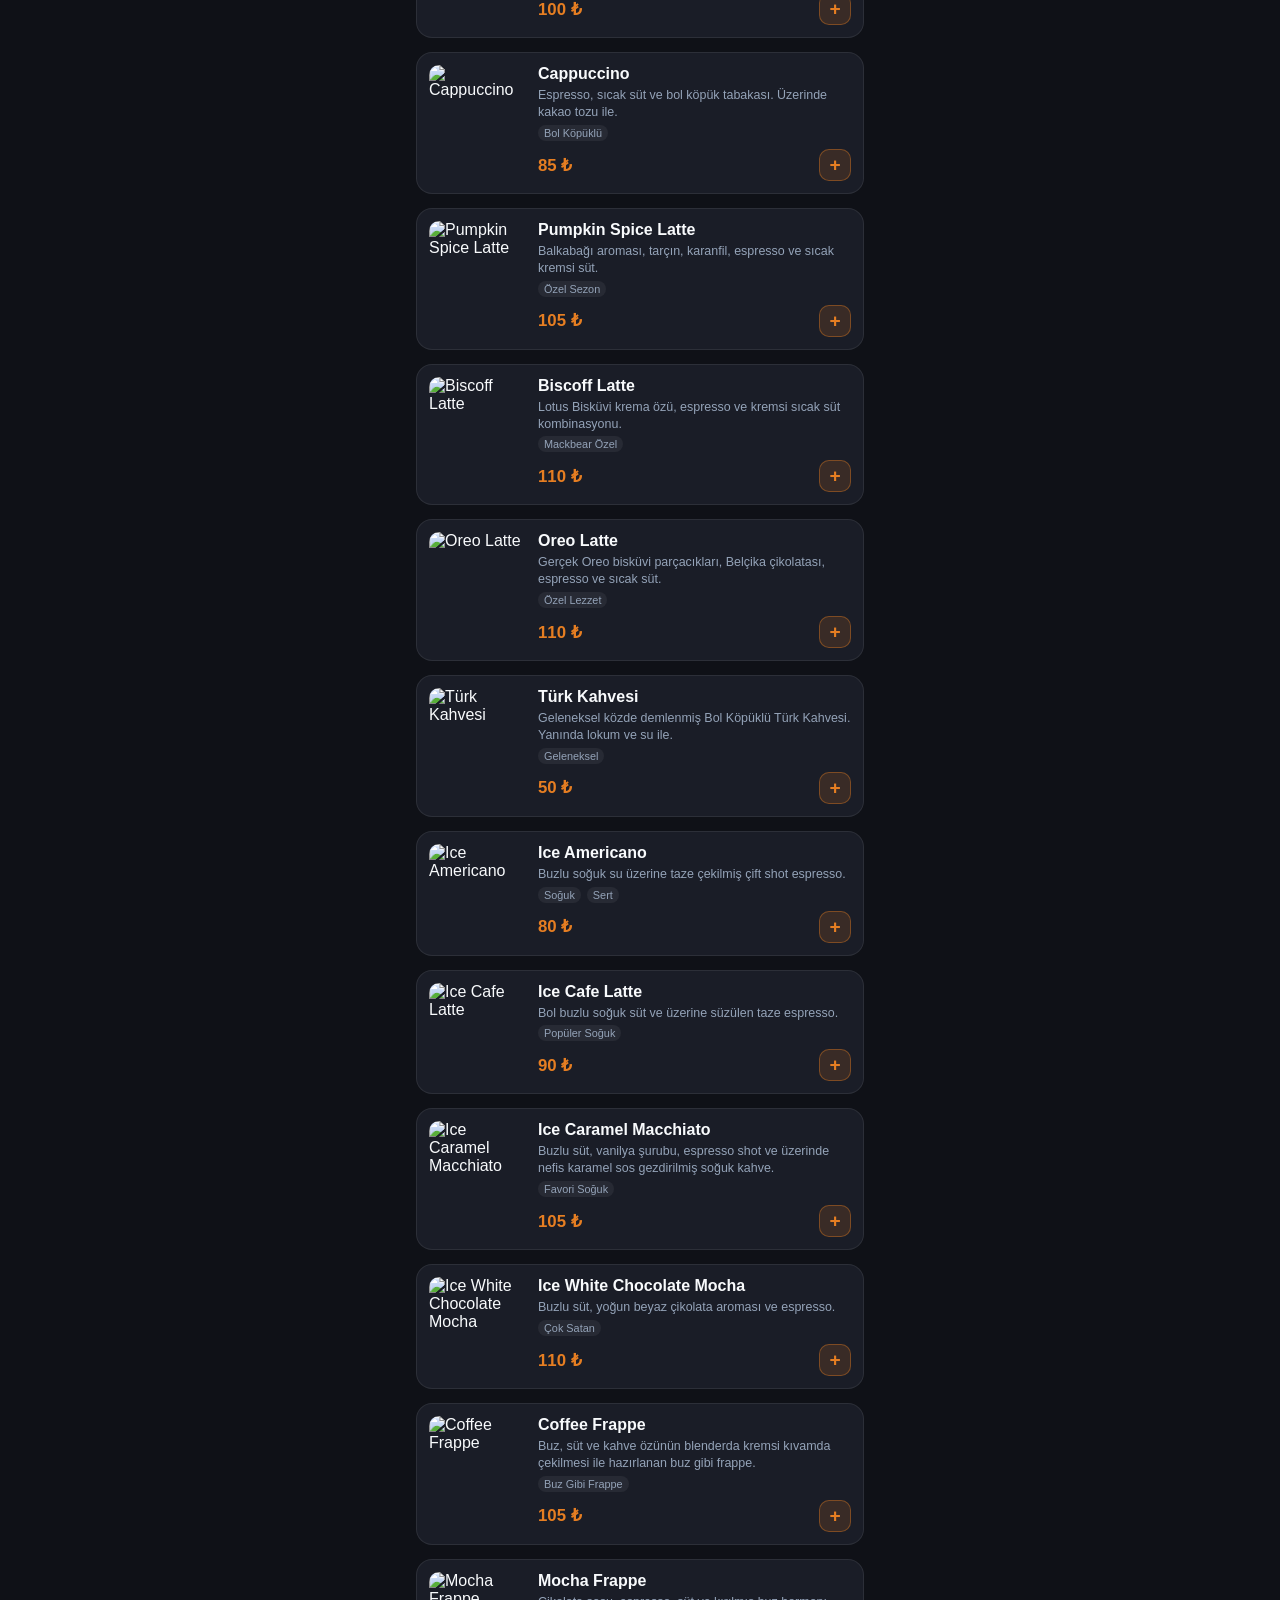
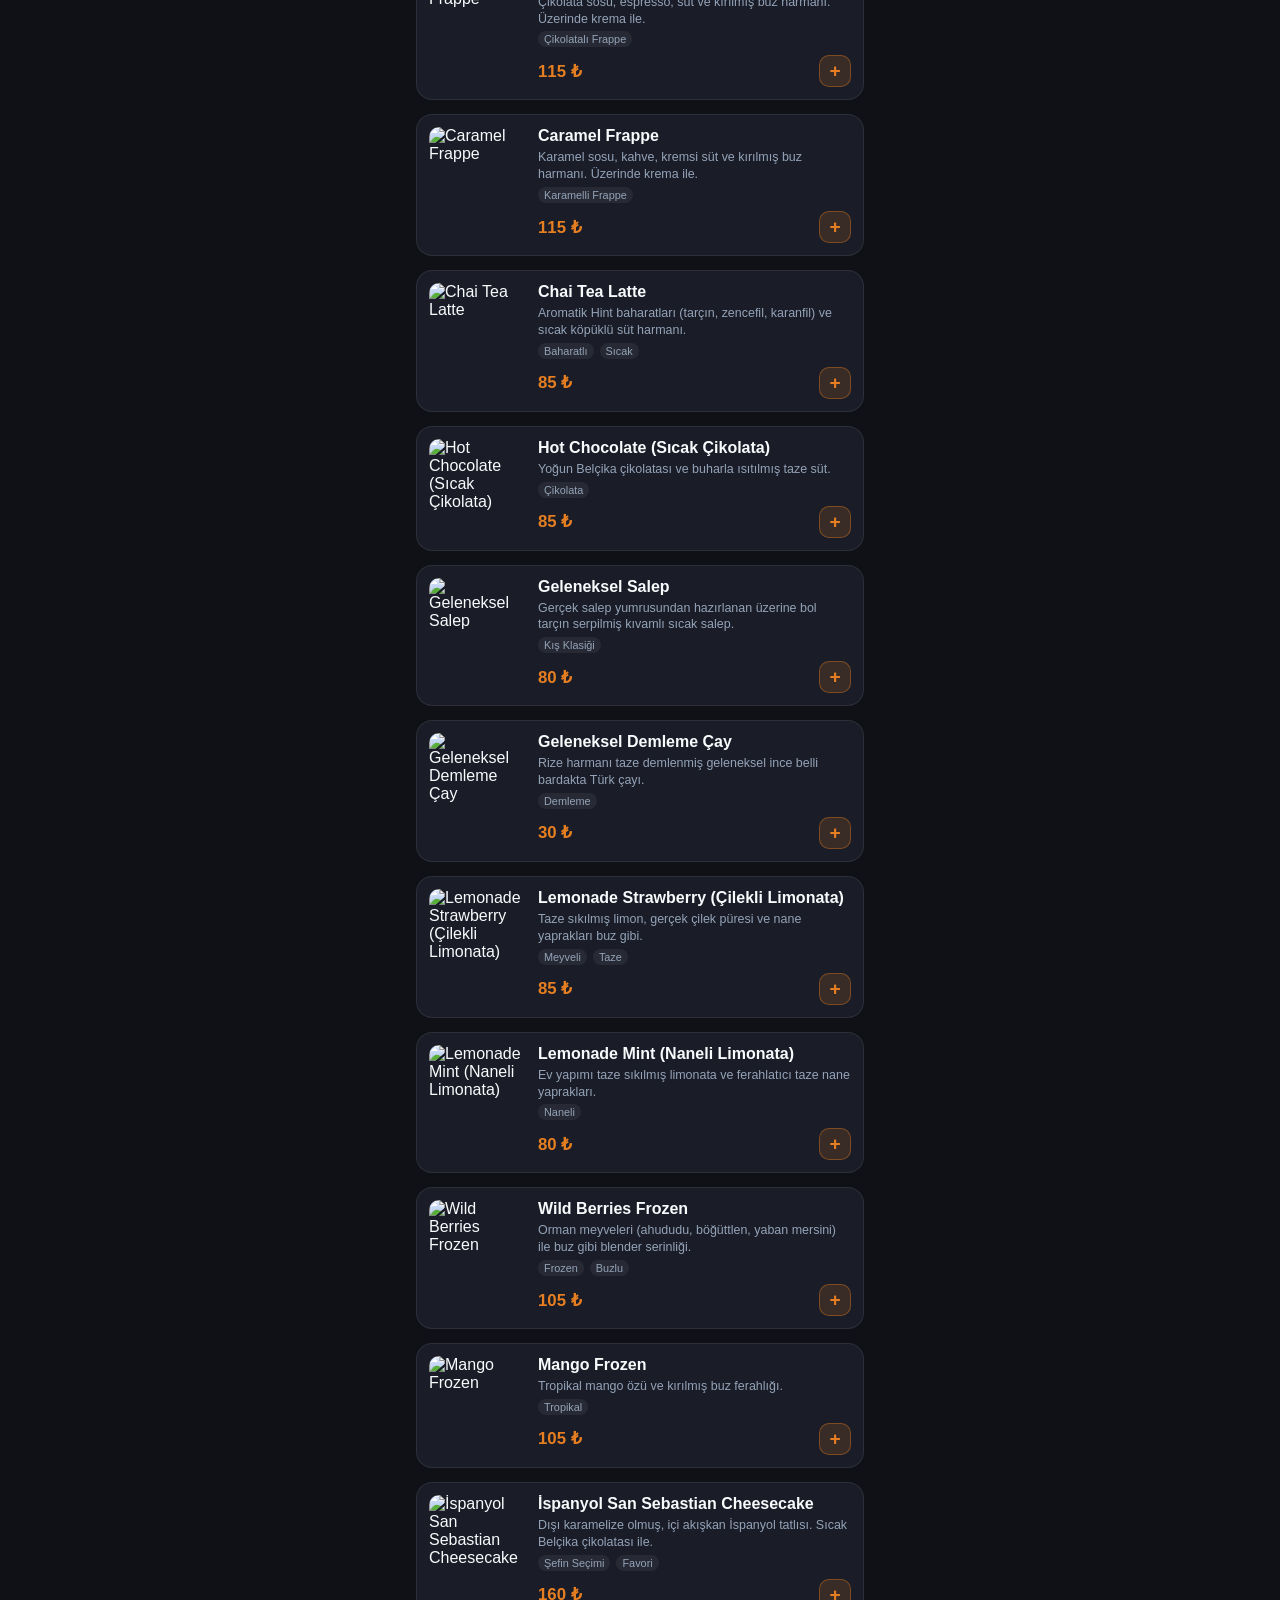
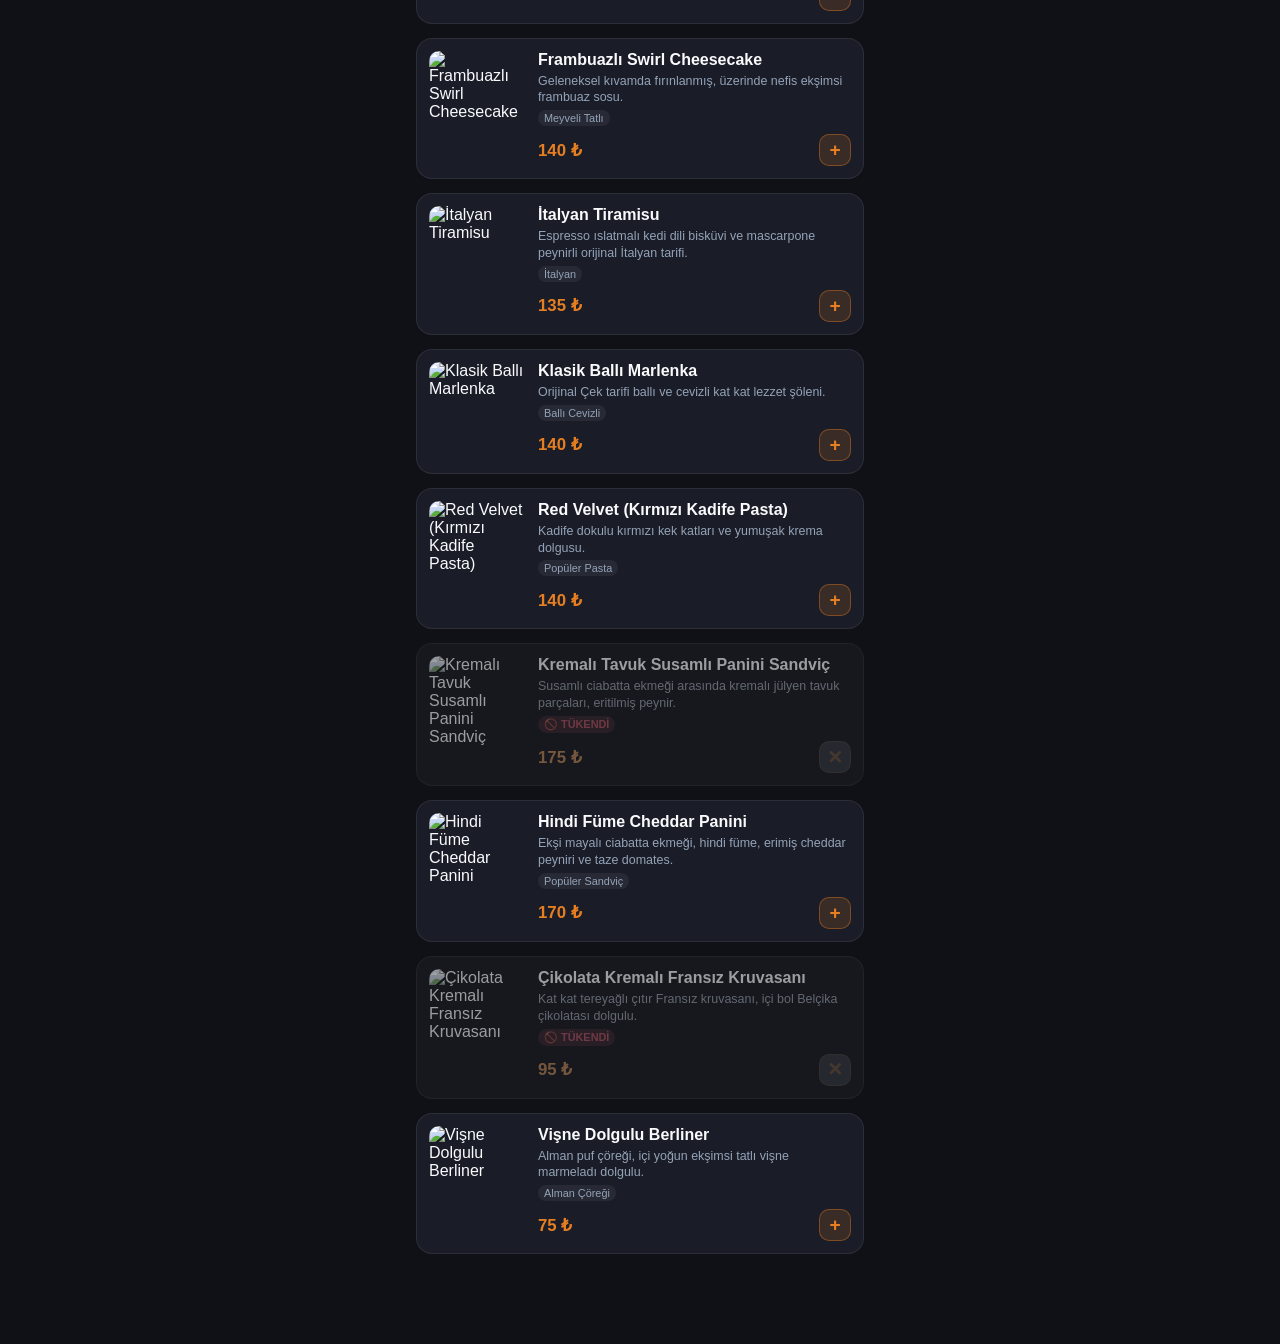
==== commit 4f0936ba: "Add files via upload" ====
--- a/index.html
+++ b/index.html
@@ -47,22 +47,30 @@
     </header>
 
     <!-- CANLI SİPARİŞ DURUM İLERLEME ÇUBUĞU (STEPPER PROGRESS BAR) -->
+  <!-- CANLI SİPARİŞ DURUM İLERLEME ÇUBUĞU (STEPPER PROGRESS BAR) -->
     <div id="liveOrderTrackerSection" style="display: none;">
       <div class="live-tracker-card">
-        <div style="display: flex; justify-content: space-between; align-items: center; margin-bottom: 4px;">
-          <div
-            style="font-size: 0.85rem; font-weight: 800; color: var(--primary); display: flex; align-items: center; gap: 6px;">
+        <div style="display: flex; justify-content: space-between; align-items: center; margin-bottom: 12px;">
+          <div style="font-size: 0.85rem; font-weight: 800; color: var(--primary); display: flex; align-items: center; gap: 6px;">
             <span>⚡ CANLI SİPARİŞ TAKİBİ</span>
             <span id="trackerOrderId" style="color: var(--text-muted); font-size: 0.78rem;">(#ORD-0000)</span>
           </div>
-          <div id="trackerStatusBadge"
-            style="font-size: 0.75rem; font-weight: 700; background: var(--primary-light); color: var(--primary); padding: 4px 10px; border-radius: var(--radius-full);">
+          <div id="trackerStatusBadge" style="font-size: 0.75rem; font-weight: 700; background: var(--primary-light); color: var(--primary); padding: 4px 10px; border-radius: var(--radius-full);">
             Sipariş İletildi
           </div>
         </div>
 
+        <!-- YENİ EKLENEN UYARI MESAJI -->
+        <div style="background: rgba(244, 63, 94, 0.15); border: 1px solid var(--accent-rose); padding: 12px; border-radius: var(--radius-sm); margin-bottom: 16px; display: flex; gap: 10px; align-items: flex-start; animation: pulseBorder 2s infinite;">
+          <span style="font-size: 1.4rem;">⚠️</span>
+          <div>
+            <div style="font-size: 0.85rem; font-weight: 800; color: var(--accent-rose); margin-bottom: 2px;">ÖNEMLİ UYARI</div>
+            <div style="font-size: 0.75rem; color: var(--text-main); line-height: 1.4;">Siparişiniz hazır olduğunda size sesli ve görsel flaş uyarısı verebilmemiz için lütfen <strong>siparişinizi teslim alana kadar bu sayfayı kapatmayın.</strong></div>
+          </div>
+        </div>
+
         <div style="font-size: 0.8rem; color: var(--text-muted); margin-bottom: 12px;" id="trackerSubText">
-          Siparişiniz mutfak ekranına ulaştı.
+          Siparişiniz Baristaya ulaştı.
         </div>
 
         <!-- 3 Adımlı İlerleme Çubuğu -->
